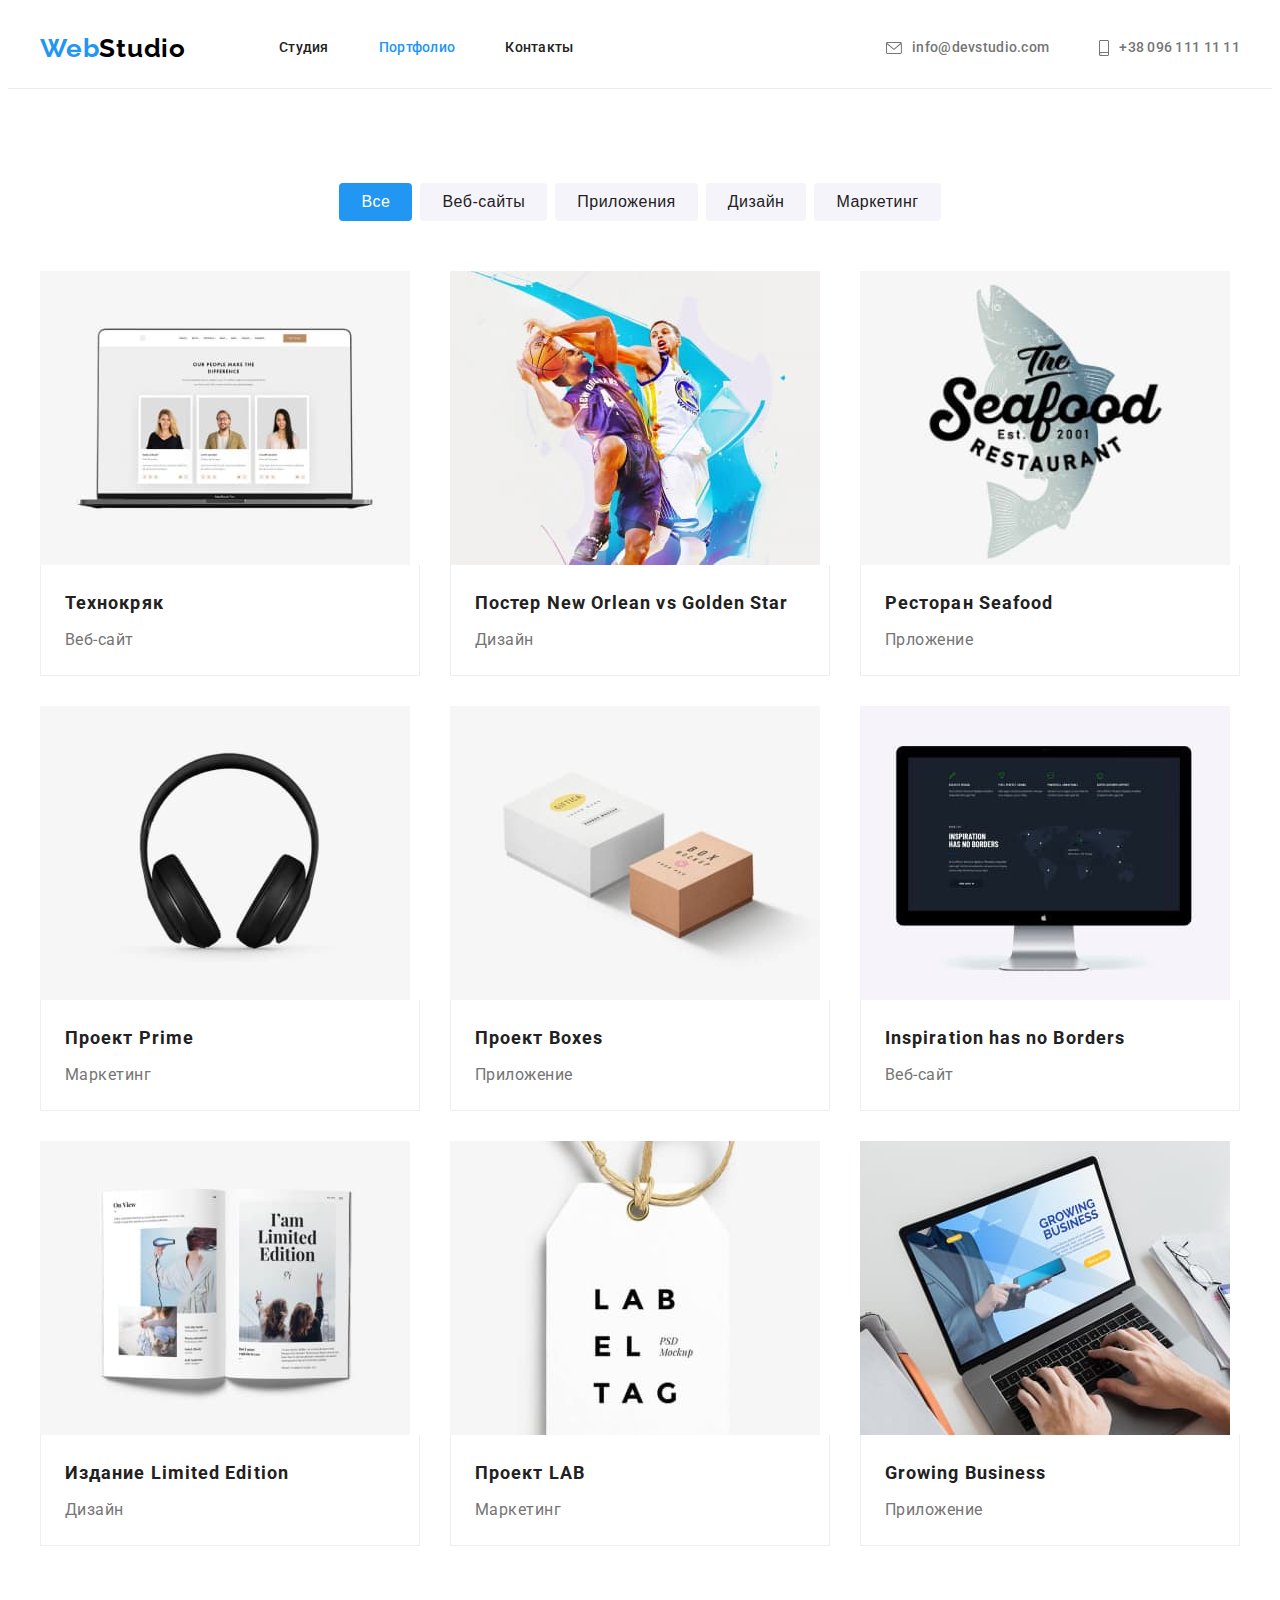
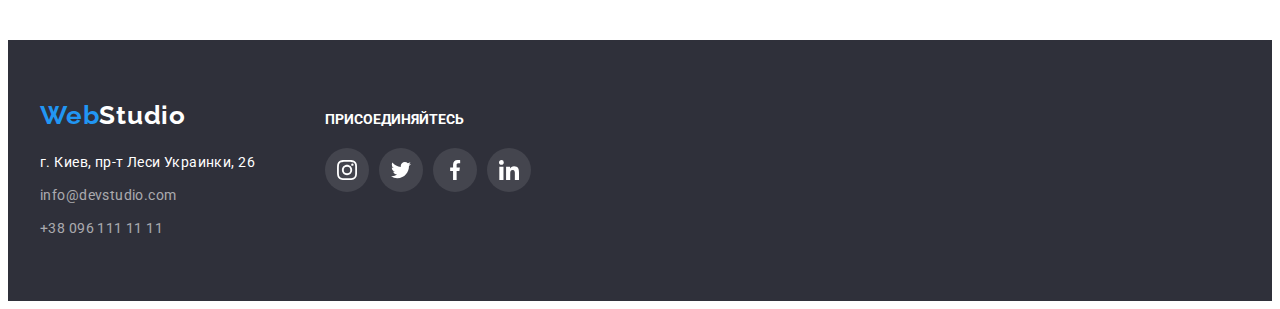
==== portfolio.html @ 28e6fe4c "hw 5" ====
<!DOCTYPE html>
<html lang="ru">
<head>
    <meta charset="UTF-8">
    <meta http-equiv="X-UA-Compatible" content="IE=edge">
    <meta name="viewport" content="width=device-width, initial-scale=1.0">
    <link rel="preconnect" href="https://fonts.googleapis.com">
    <link rel="preconnect" href="https://fonts.gstatic.com" crossorigin>
    <link href="https://fonts.googleapis.com/css2?family=Raleway:wght@700&family=Roboto:wght@400;500;700;900&display=swap" rel="stylesheet">
    <link
    rel="stylesheet"
    href="https://cdnjs.cloudflare.com/ajax/libs/modern-normalize/1.1.0/modern-normalize.min.css"
    integrity="sha512-wpPYUAdjBVSE4KJnH1VR1HeZfpl1ub8YT/NKx4PuQ5NmX2tKuGu6U/JRp5y+Y8XG2tV+wKQpNHVUX03MfMFn9Q=="
    crossorigin="anonymous" referrerpolicy="no-referrer"/>
    <link rel="stylesheet" href="./css/styles.css"/>
    <title>Portfolio</title>

</head>
<body>
<!--Header-Portfolio-->
    <header class="header">
        <div class="container header-container">
            <a class="logo link" href="">
                <span class="logo-web">Web</span><span class="logo-studio">Studio</span>
            </a>
            <nav class="header-nav">
                <ul class="header-list list">
                    <li class="header-item">
                        <a class="header-link link" href="./index.html">Студия</a>
                    </li>
                    <li class="header-item">
                        <a class="header-link link current" href="./portfolio.html">Портфолио</a>
                    </li>
                    <li class="header-item">
                        <a class="header-link link" href="">Контакты</a>
                    </li>
                </ul>
            </nav>
            <ul class="header-contacts list">
                <li class="header-contact-item">
                    <a class="contact-link  link" href="mailto:info@devstudio.com">
                        <svg class="icon-mail" width="16" height="12">
                            <use href="./images/icons.svg#envelope"></use>
                        </svg>
                        info@devstudio.com</a>
                </li>
                <li class="header-contact-item">
                    <a class="contact-link link  " href="tel:+380961111111">
                        <svg class="icon-tel" width="10" height="16">
                            <use href="./images/icons.svg#smartphone"></use>
                        </svg>
                        +38 096 111 11 11</a>
                </li>
            </ul>
        </div>
    </header>
<!--Main-Portfolio-->
        <main class="portfolio-main">
            <section class="portfolio-project section">
            <div class="container">
                <ul class="filter-list list">
                    <li class="filter-item">
                        <button class="filter-btn current" type="button">Все</button></li>
                    <li class="filter-item">
                        <button class="filter-btn" type="button">Веб-сайты</button></li>
                    <li class="filter-item">
                        <button class="filter-btn" type="button">Приложения</button></li>
                    <li class="filter-item">
                        <button class="filter-btn" type="button">Дизайн</button></li>
                    <li class="filter-item">
                        <button class="filter-btn" type="button">Маркетинг</button></li>
                </ul>              
                       
                <ul class="projects-list card-set list">
                    <li class="project-item card-set-item">
                        <img class="portfolio-img" src="./images/portfolio/project1.jpg" alt="Технокряк" width="370" height="294">
                        <div class="portfolio-wrapper">
                            <h3 class="project-title">Технокряк</h3>
                            <p class="project-text">Веб-сайт</p>
                        </div>                        
                    </li>
                    <li class="project-item card-set-item">
                        <img class="portfolio-img" src="./images/portfolio/project2.jpg" alt="Постер New Orlean vs Golden Star" width="370" height="294">
                        <div class="portfolio-wrapper">
                            <h3 class="project-title">Постер New Orlean vs Golden Star</h3>
                            <p class="project-text">Дизайн</p>
                        </div>                        
                    </li>
                    <li class="project-item card-set-item">
                        <img class="portfolio-img" src="./images/portfolio/project3.jpg" alt="Ресторан Seafood" width="370" height="294">
                        <div class="portfolio-wrapper">
                            <h3 class="project-title">Ресторан Seafood</h3>
                            <p class="project-text">Прложение</p>
                        </div>                        
                    </li>
                    <li class="project-item card-set-item">
                        <img class="portfolio-img" src="./images/portfolio/project4.jpg" alt="Проект Prime" width="370" height="294">
                        <div class="portfolio-wrapper">
                            <h3 class="project-title">Проект Prime</h3>
                            <p class="project-text">Маркетинг</p>
                        </div>                        
                    </li>
                    <li class="project-item card-set-item">
                        <img class="portfolio-img" src="./images/portfolio/project5.jpg" alt="Проект Boxes" width="370" height="294">
                        <div class="portfolio-wrapper">
                            <h3 class="project-title">Проект Boxes</h3>
                            <p class="project-text">Приложение</p>
                        </div>                        
                    </li>
                    <li class="project-item card-set-item">
                        <img class="portfolio-img" src="./images/portfolio/project6.jpg" alt="Inspiration has no Borders" width="370" height="294">
                        <div class="portfolio-wrapper">
                            <h3 class="project-title">Inspiration has no Borders</h3>
                            <p class="project-text">Веб-сайт</p>
                        </div>                        
                    </li>
                    <li class="project-item card-set-item">
                        <img class="portfolio-img" src="./images/portfolio/project7.jpg" alt="Издание Limited Edition" width="370" height="294">
                        <div class="portfolio-wrapper">
                            <h3 class="project-title">Издание Limited Edition</h3>
                            <p class="project-text">Дизайн</p>
                        </div>                        
                    </li>
                    <li class="project-item card-set-item">
                        <img class="portfolio-img" src="./images/portfolio/project8.jpg" alt="Проект LAB" width="370" height="294">
                        <div class="portfolio-wrapper">
                            <h3 class="project-title">Проект LAB</h3>
                            <p class="project-text">Маркетинг</p>
                        </div>                        
                    </li>
                    <li class="project-item card-set-item">
                        <img class="portfolio-img" src="./images/portfolio/project9.jpg" alt="Growing Business" width="370" height="294">
                        <div class="portfolio-wrapper">
                            <h3 class="project-title">Growing Business</h3>
                            <p class="project-text">Приложение</p>
                        </div>                        
                    </li>
                  </ul>
            </div>
            </section>
        </main>
<!--Footer-->
    <footer class="footer">
        <div class="container container-footer">
            <div class="container-address">
                <a class="footer-logo link" href="">
                    <span class="footer-logo-web">Web</span><span class="footer-logo-studio">Studio</span>
                </a>
                <address class="address">
                    <ul class="contacts">
                        <li class="address-item">г. Киев, пр-т Леси Украинки, 26</li>
                        <li class="address-item"><a class="address-link link"
                                href="mailto:info@devstudio.com">info@devstudio.com</a></li>
                        <li class="address-item"><a class="address-link link" href="tel:+380961111111">+38 096 111 11 11</a>
                        </li>
                    </ul>
                </address>
            </div>
            <div class="join">
                <h2 class="join-title">Присоединяйтесь</h2>
                <ul class="social list">
                    <li class="social-item">
                        <a class="social-link" href="">
                            <svg class="social-icon">
                                <use href="./images/icons.svg#instagram"></use>
                            </svg>
                        </a>
                    </li>
                    <li class="social-item">
                        <a class="social-link" href="">
                            <svg class="social-icon">
                                <use href="./images/icons.svg#twitter"></use>
                            </svg>
                        </a>
                    </li>
                    <li class="social-item">
                        <a class="social-link" href="">
                            <svg class="social-icon">
                                <use href="./images/icons.svg#facebook"></use>
                            </svg>
                        </a>
                    </li>
                    <li class="social-item">
                        <a class="social-link" href="">
                            <svg class="social-icon">
                                <use href="./images/icons.svg#linkedin"></use>
                            </svg>
                        </a>
                    </li>
                </ul>
            </div>
        </div>
    </footer> 
    
</body>
</html>
---- css/styles.css ----
:root {
    --text-color:#212121;
    --secondry-text-color: #757575;
    --link-text-color: #2196F3;

    --item: 3;
    --indent: 30px;
}


body {
    font-family: 'Roboto', sans-serif;
    color: var(--text-color);
}

h1, h2, h3, h4, p, ul {
    margin-top: 0;
}

p:last-child {
    margin: 0;
}

img {
    display: block;
}
.list {
    list-style: none;
    margin: 0;
    padding: 0;
}

.link {
    text-decoration: none;
    color: currentColor;
}

.section {
    padding-top: 94px;
    padding-bottom: 94px;
}
.container {
   /* outline: 2px solid red;
    outline-offset: -2px;*/

    width: 1200px;
    padding-left: 15px;
    padding-right: 15px;
    margin-left: auto;
    margin-right: auto;
}
/*сетка на флексах*/
.card-set {
    display: flex;
    flex-wrap: wrap;
    margin: calc(-1 * var(--indent)/2);    
}

.card-set-item {
    flex-basis: calc((100% - var(--indent) * var(--item)) / var(--item));

    margin: calc(var(--indent)/2)
}
/*-----------Header-----------*/

.header {
   border-bottom: 1px solid #ECECEC;
}
.header-container {
    display: flex;
    align-items: center;
}

.header-item {
    margin-right: 50px;
}
.header-item:last-child {
    margin-right: 0;
}
.header-contacts {
    display: flex;
    margin-left: auto;
}

.logo {
    font-family: 'Raleway';
    font-weight: 700;
    font-size: 26px;
    line-height: 1.19;
    letter-spacing: 0.03em;
    margin-right: 93px;
}
.logo-web {
    color: var(--link-text-color);
}
.logo-studio {
    color: #000000;
}

.header-list {
display: flex;
}

.header-link {
    font-weight: 500;
    font-size: 14px;
    line-height: 1.14;
    letter-spacing: 0.02em;
    color: var(--text-color);
    display: block;
    padding-top: 32px;
    padding-bottom: 32px;
}
.current {
    color: var(--link-text-color);
}

.header-contact-item:not(:last-child) {
    margin-right: 50px;
}

.contact-link {
    font-weight: 500;
    font-size: 14px;
    line-height: 1.14;
    letter-spacing: 0.02em;
    color: var(--secondry-text-color);
    padding-top: 32px;
    padding-bottom: 32px;
    display: flex;
    align-items: center;
}
.icon-mail,
.icon-tel {
    margin-right: 10px;
    fill: currentColor;
}
.header-link:hover,
.contact-link:hover {
    color: var(--link-text-color);
}
.header-link:focus,
.contact-link:focus {
    color: var(--link-text-color);
}

/*-----------MAIN-----------*/
.main-title {
    padding-top: 200px;
    padding-bottom: 200px;

    background-color: #2F303A; 
}

.main-text {
    margin-left: auto;
    margin-right: auto;
    margin-bottom: 30px;
        
    font-weight: 900;
    font-size: 44px;
    line-height: 1.36;
    text-align: center;
    letter-spacing: 0.06em;
    color: #FFFFFF;
    text-transform: uppercase;
    width: 696px;
    height: 120px;
    left: 452px;
    top: 280px;
}
.btn {
    display: block;
    margin-left: auto;
    margin-right: auto;
    padding: 10px 32px;

    font-family: inherit;
    font-weight: 700;
    font-size: 16px;
    line-height: 1.88;
    letter-spacing: 0.06em;    
    color: #FFFFFF;
    background-color: #2196F3;
    box-shadow: 0px 4px 4px rgba(0, 0, 0, 0.15);
    border-radius: 4px;
    border: none;
    cursor: pointer;
    
}    
.btn:hover {
    color: #FFFFFF;
    background-color: #188CE8;
}
.btn:focus {
    color: #FFFFFF;
    background-color: #188CE8;
}
.overlay {
    max-width: 1600px;
    height: 600px;
    margin-left: auto;
    margin-right: auto;
    background-image: linear-gradient(to right,
        rgba(47, 48, 58, 0.4),
        rgba(47, 48, 58, 0.4)), url(../images/headerImg.jpg);
    background-repeat: no-repeat;
    background-position: center;
    background-size: cover;
    background-color: #2F303A;
}
 /*Преимущества*/
.benefits {
    padding-bottom: 47px;
}
.benefits-list {
     --item: 4;
}
.benefits-rectangle {
   display: flex;
   align-items: center;
   justify-content: center;
   width: 270px;
   height: 120px;
   left: 215px;
   top: 774px;
   background-color: #F5F4FA;
   border-radius: 4px;
   
}

.feature {
    font-weight: 700;
    font-size: 14px;
    line-height: 1.14;
    letter-spacing: 0.03em;
    color: var(--text-color);
    text-transform: uppercase;
    margin-top: 30px;
}

.feature-item {
    font-size: 14px;
    line-height: 1.71;
    letter-spacing: 0.03em;
    color: var(--secondry-text-color);
}
/*Чем мы занимаемся*/
.features {
    padding-top: 47px;
}
.cards {
    font-weight: 700;
    font-size: 36px;
    line-height: 1.17;
    text-align: center;
    letter-spacing: 0.03em;
    color: var(--text-color);
}

/*Наша команда*/
.main-team {
    background-color: #F5F4FA;
}
.team {
    font-weight: 700;
    font-size: 36px;
    line-height: 1.17;
    text-align: center;
    letter-spacing: 0.03em;
    color: var(--text-color);
}
.team-list {
    --item: 4;
}
.team-item {
    list-style: none;
}
.team-item {
    box-shadow: 0px 1px 3px rgba(0, 0, 0, 0.12), 0px 1px 1px rgba(0, 0, 0, 0.14), 0px 2px 1px rgba(0, 0, 0, 0.2);
}
.team-wrapper {
    padding: 30px 10px;
    background-color: #FFFFFF;
}
.team-name {
    font-weight: 500;
    font-size: 16px;
    line-height: 1.19;
    text-align: center;
    letter-spacing: 0.03em;
    color: var(--text-color);
    
    margin-bottom: 10px;

}
.team-position {
    font-size: 16px;
    line-height: 1.19;
    text-align: center;
    letter-spacing: 0.03em;
    color: var(--secondry-text-color);
}
.icon-list {
    display: flex;
    align-items: center;
    justify-content: center;
}
.icon-list .icon-item + .icon-item {
    margin-left: 10px;
}
.icon-link {
    display: flex;
    justify-content: center;
    align-items: center;
    width: 44px;
    height: 44px;
    color: #AFB1B8;
    background-color: #FFFFFF;
    border-radius: 50%;
    transition: background-color 250ms cubic-bezier(0.4, 0, 0.2, 1),
            color 250ms cubic-bezier(0.4, 0, 0.2, 1);
}
.icon-link:hover {
    background-color: var(--link-text-color);
    color: #FFFFFF;
}
.team-icon {
    width: 20px;
    height: 20px;
    fill: currentColor;
}
/*Постоянные клиенты*/
.clients {
    padding-top: 94px;
    padding-bottom: 94px;
}
.cards-list{ 
    --item: 6;
}
.client-link {
    display: flex;
    justify-content: center;
    align-items: center;
    width: 170px;
    height: 92px;
    color: #AFB1B8;
    border: 1px solid #afb1b8;
    border-radius: 4px;
    transition: color 250ms cubic-bezier(0.4, 0, 0.2, 1);
}
.client-link:hover {
    border: 1px solid var(--link-text-color);
    color: var(--link-text-color);
}
.client-logo {
    width: 106px;
    height: 60px;
    fill: currentColor;
}
.client-logo:hover {
    fill: var(--link-text-color);
}

 /*-----------FOOTER-----------*/
.footer {
    background: #2F303A;
    padding-top: 60px;
    padding-bottom: 60px;
    
}
.container-footer {
    display: flex;
    align-items: baseline;
}
.footer-logo {
    font-family: 'Raleway';
    font-weight: 700;
    font-size: 26px;
    line-height: 1.19;
    letter-spacing: 0.03em;
}
.footer-logo-web {
    color: var(--link-text-color)
}
.footer-logo-studio {
    color: #FFFFFF;
}
.address {
    margin-top: 20px;
    font-size: 14px;
    line-height: 1.71;
    letter-spacing: 0.03em;
    color: #FFFFFF;
    font-style: normal;
}
.contacts {
    margin: 0;
    padding: 0;
}
.address-link {
    font-weight: 400;
    font-size: 14px;
    line-height: 1.71;
    letter-spacing: 0.03em;
    color: rgba(255, 255, 255, 0.6);    
}
.address-link:hover {
    color: var(--link-text-color);
}
.address-link:focus {
    color: var(--link-text-color)
}
.address-item {
    list-style: none;
}
.address-item:not(:last-child) {
    margin-bottom: 9px;
}
.join {
    align-items: baseline;
    margin-left: 70px;    
}
.join-title {
    margin-bottom: 20px;
    font-weight: 700;
    font-size: 14px;
    line-height: 1.14;
    text-transform: uppercase;
    color: #FFFFFF
}
.social {
    display: flex;
    align-items: center;
    margin-right: 70px;
}
.social .social-item+.social-item {
    margin-left: 10px;
}
.social-link {
    display: flex;
    justify-content: center;
    align-items: center;
    width: 44px;
    height: 44px;
    color: #FFFFFF;
    background-color: rgba(255, 255, 255, 0.1);
    border-radius: 50%;
    transition: background-color 250ms cubic-bezier(0.4, 0, 0.2, 1),
        color 250ms cubic-bezier(0.4, 0, 0.2, 1);
}
.social-link:hover {
    background-color: var(--link-text-color);
}
.social-icon {
    width: 20px;
    height: 20px;
    fill: currentColor;
}
 /*-----------Main-Portfolio-----------*/
 .filter-list {
     display: flex;
     justify-content: center;
     margin-bottom: 50px;
 }
 .filter-item:not(:last-child) {
     margin-right: 8px;
 }
    
 .filter-btn {
    padding: 6px 22px;
    font-weight: 500;
    font-size: 16px;
    line-height: 1.62;
    text-align: center;
    letter-spacing: 0.03em;
    color: #212121;
    background-color: #F5F4FA;
    
    border: none;
    border-radius: 4px;
    cursor: pointer;
 }
 .filter-btn:hover, 
 .filter-btn:focus {
    color: #FFFFFF;
    background-color: #2196F3;
    box-shadow: 0px 4px 4px rgba(0, 0, 0, 0.25);
 }
  .filter-btn.current {
    color: #FFFFFF;
    background-color: #2196F3;
 }

 .projects-list  {
    --item: 3;
 }
.project-item:hover,
.project-item:focus {
    box-shadow: 0px 1px 1px rgba(0, 0, 0, 0.12), 0px 4px 4px rgba(0, 0, 0, 0.06), 1px 4px 6px rgba(0, 0, 0, 0.16);
}
 .portfolio-wrapper {
     padding: 20px 24px;
     border: 1px solid #EEEEEE;
     border-top: none;
 }

 .project-title {
    font-weight: 700;
    font-size: 18px;
    line-height: 2;
    letter-spacing: 0.06em;
    color: var(--text-color);
    margin-bottom: 4px;
 }
 .project-text {
    font-size: 16px;
    line-height: 1.88;
    letter-spacing: 0.03em;
    color: var(--secondry-text-color)
 }
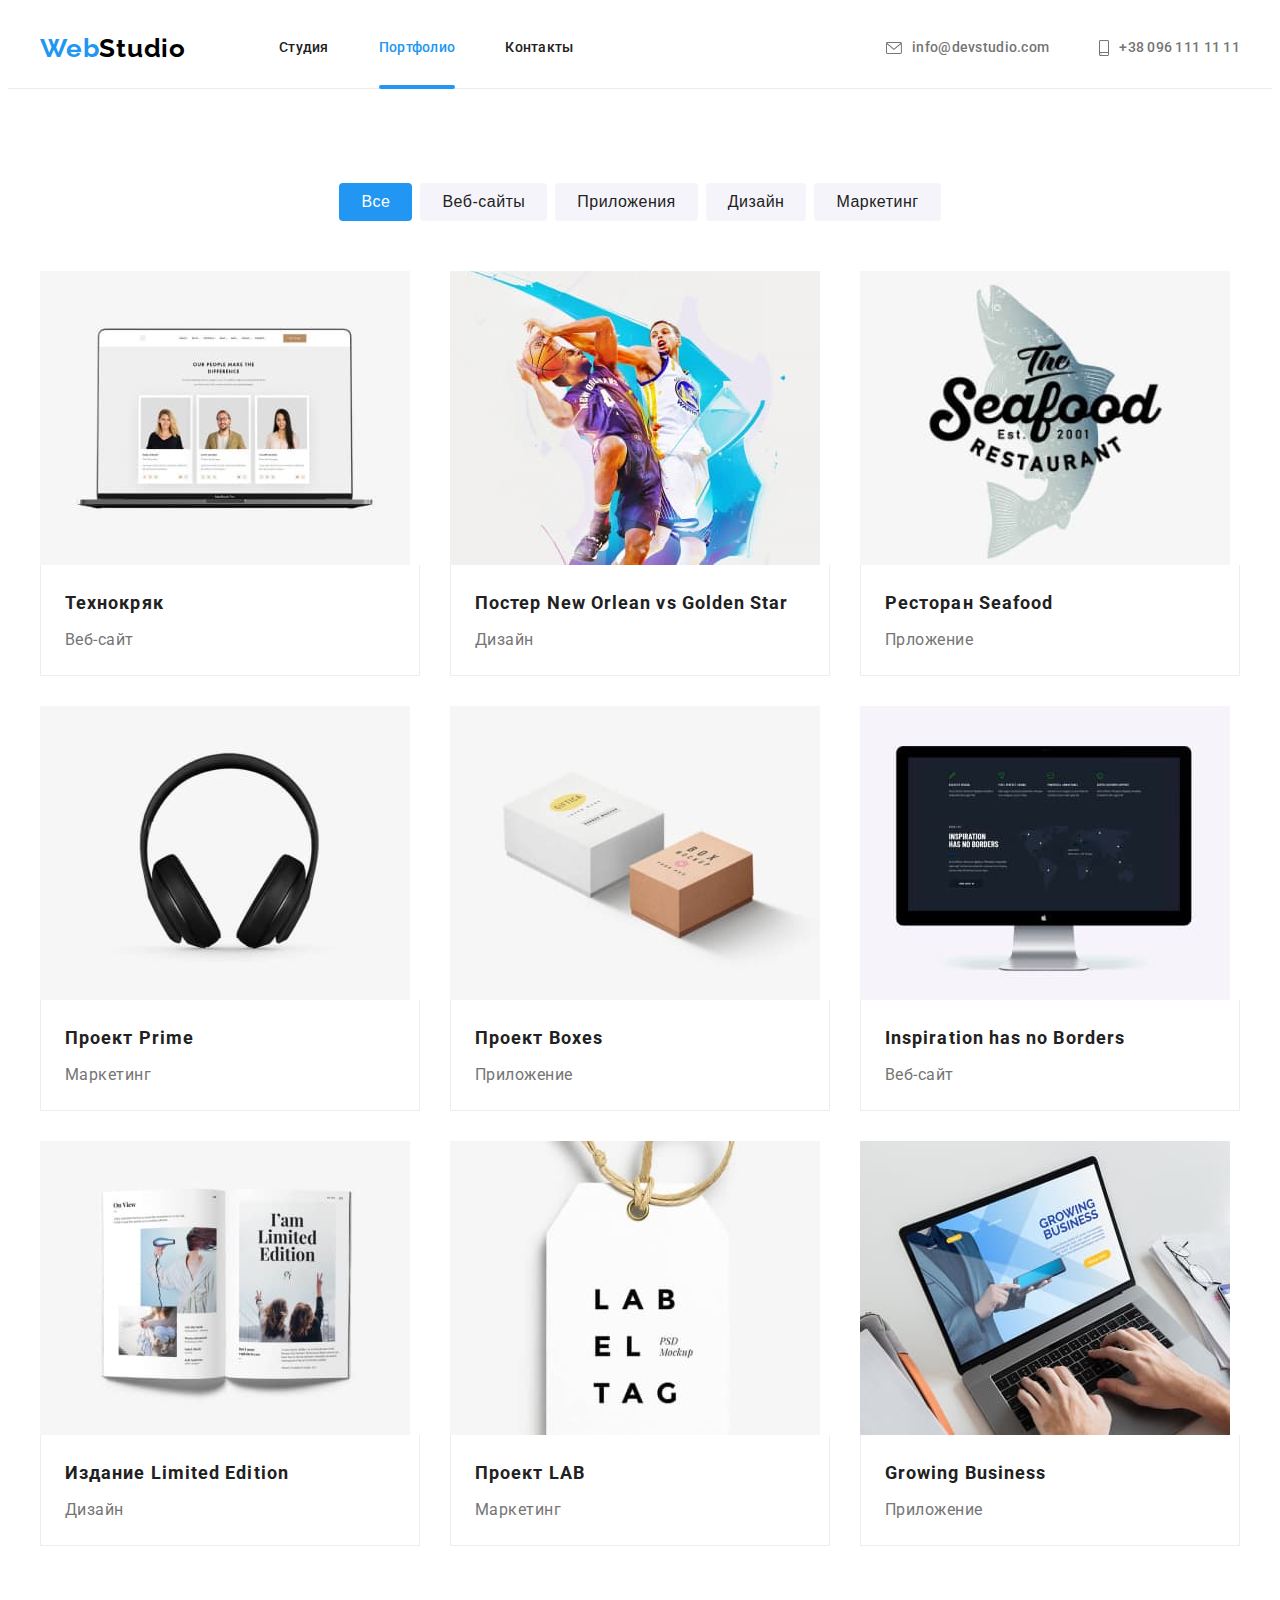
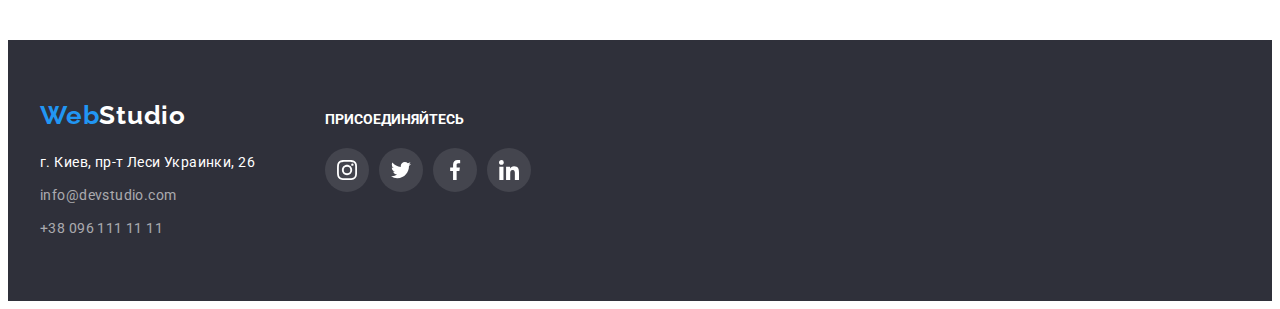
==== commit 8eae2c52: "hw5" ====
--- a/portfolio.html
+++ b/portfolio.html
@@ -73,67 +73,150 @@
                        
                 <ul class="projects-list card-set list">
                     <li class="project-item card-set-item">
-                        <img class="portfolio-img" src="./images/portfolio/project1.jpg" alt="Технокряк" width="370" height="294">
+                        <a class="project-link">
+                            <div class="project-group">
+                                <img class="portfolio-img" src="./images/portfolio/project1.jpg" alt="Технокряк" width="370" height="294">
+                                <p class="project-owerlay">
+                                    Ресурс предлагает комплексные предложения с разным уровнем функционала и сервисов. Все это позволит посетителю
+                                    получить
+                                    исчерпывающие сведения о компании или частном лице.
+                                </p>
+                            </div>                        
                         <div class="portfolio-wrapper">
                             <h3 class="project-title">Технокряк</h3>
                             <p class="project-text">Веб-сайт</p>
-                        </div>                        
-                    </li>
-                    <li class="project-item card-set-item">
-                        <img class="portfolio-img" src="./images/portfolio/project2.jpg" alt="Постер New Orlean vs Golden Star" width="370" height="294">
+                        </div>  
+                        </a>
+                    </li>
+
+                    <li class="project-item card-set-item">
+                        <a class="project-link">
+                            <div class="project-group">
+                                <img class="portfolio-img" src="./images/portfolio/project2.jpg" alt="Постер New Orlean vs Golden Star" width="370" height="294">
+                                <p class="project-owerlay">
+                                    Ресурс предлагает комплексные предложения с разным уровнем функционала и сервисов. Все это позволит посетителю
+                                    получить
+                                    исчерпывающие сведения о компании или частном лице.
+                                </p>
+                            </div>                        
                         <div class="portfolio-wrapper">
                             <h3 class="project-title">Постер New Orlean vs Golden Star</h3>
                             <p class="project-text">Дизайн</p>
-                        </div>                        
-                    </li>
-                    <li class="project-item card-set-item">
-                        <img class="portfolio-img" src="./images/portfolio/project3.jpg" alt="Ресторан Seafood" width="370" height="294">
+                        </div>        
+                        </a>                
+                    </li>
+
+                    <li class="project-item card-set-item">
+                        <a class="project-link">
+                            <div class="project-group">
+                                <img class="portfolio-img" src="./images/portfolio/project3.jpg" alt="Ресторан Seafood" width="370" height="294">
+                                <p class="project-owerlay">
+                                    Ресурс предлагает комплексные предложения с разным уровнем функционала и сервисов. Все это позволит посетителю
+                                    получить
+                                    исчерпывающие сведения о компании или частном лице.
+                                </p>
+                            </div>
                         <div class="portfolio-wrapper">
                             <h3 class="project-title">Ресторан Seafood</h3>
                             <p class="project-text">Прложение</p>
-                        </div>                        
-                    </li>
-                    <li class="project-item card-set-item">
-                        <img class="portfolio-img" src="./images/portfolio/project4.jpg" alt="Проект Prime" width="370" height="294">
+                        </div>     
+                        </a>                   
+                    </li>
+                    <li class="project-item card-set-item">
+                        <a class="project-link">
+                           <div class="project-group">
+                            <img class="portfolio-img" src="./images/portfolio/project4.jpg" alt="Проект Prime" width="370" height="294">
+                            <p class="project-owerlay">
+                                Ресурс предлагает комплексные предложения с разным уровнем функционала и сервисов. Все это позволит посетителю
+                                получить
+                                исчерпывающие сведения о компании или частном лице.
+                            </p>
+                           </div>
                         <div class="portfolio-wrapper">
                             <h3 class="project-title">Проект Prime</h3>
                             <p class="project-text">Маркетинг</p>
-                        </div>                        
-                    </li>
-                    <li class="project-item card-set-item">
-                        <img class="portfolio-img" src="./images/portfolio/project5.jpg" alt="Проект Boxes" width="370" height="294">
+                        </div>                
+                        </a>        
+                    </li>
+                    <li class="project-item card-set-item">
+                        <a class="project-link">
+                            <div class="project-group">
+                                <img class="portfolio-img" src="./images/portfolio/project5.jpg" alt="Проект Boxes" width="370" height="294">
+                                <p class="project-owerlay">
+                                    Ресурс предлагает комплексные предложения с разным уровнем функционала и сервисов. Все это позволит посетителю
+                                    получить
+                                    исчерпывающие сведения о компании или частном лице.
+                                </p>
+                            </div>
                         <div class="portfolio-wrapper">
                             <h3 class="project-title">Проект Boxes</h3>
                             <p class="project-text">Приложение</p>
-                        </div>                        
-                    </li>
-                    <li class="project-item card-set-item">
-                        <img class="portfolio-img" src="./images/portfolio/project6.jpg" alt="Inspiration has no Borders" width="370" height="294">
+                        </div>       
+                        </a>                 
+                    </li>
+                    <li class="project-item card-set-item">
+                        <a class="project-link">
+                            <div class="project-group">
+                                <img class="portfolio-img" src="./images/portfolio/project6.jpg" alt="Inspiration has no Borders" width="370" height="294">
+                                <p class="project-owerlay">
+                                    Ресурс предлагает комплексные предложения с разным уровнем функционала и сервисов. Все это позволит посетителю
+                                    получить
+                                    исчерпывающие сведения о компании или частном лице.
+                                </p>
+                            </div>                        
                         <div class="portfolio-wrapper">
                             <h3 class="project-title">Inspiration has no Borders</h3>
                             <p class="project-text">Веб-сайт</p>
-                        </div>                        
-                    </li>
-                    <li class="project-item card-set-item">
-                        <img class="portfolio-img" src="./images/portfolio/project7.jpg" alt="Издание Limited Edition" width="370" height="294">
+                        </div>                  
+                        </a>
+                    </li>
+                    <li class="project-item card-set-item">
+                        <a class="project-link">
+                            <div class="project-group">
+                                <img class="portfolio-img" src="./images/portfolio/project7.jpg" alt="Издание Limited Edition" width="370" height="294">
+                                <p class="project-owerlay">
+                                    Ресурс предлагает комплексные предложения с разным уровнем функционала и сервисов. Все это позволит посетителю
+                                    получить
+                                    исчерпывающие сведения о компании или частном лице.
+                                </p>
+                            </div>
                         <div class="portfolio-wrapper">
                             <h3 class="project-title">Издание Limited Edition</h3>
                             <p class="project-text">Дизайн</p>
-                        </div>                        
-                    </li>
-                    <li class="project-item card-set-item">
-                        <img class="portfolio-img" src="./images/portfolio/project8.jpg" alt="Проект LAB" width="370" height="294">
+                        </div>  
+                        </a>
+                    </li>
+                    <li class="project-item card-set-item">
+                        <a class="project-link">
+                            <div class="project-group">
+                                <img class="portfolio-img" src="./images/portfolio/project8.jpg" alt="Проект LAB" width="370" height="294">
+                                <p class="project-owerlay">
+                                    Ресурс предлагает комплексные предложения с разным уровнем функционала и сервисов. Все это позволит посетителю
+                                    получить
+                                    исчерпывающие сведения о компании или частном лице.
+                                </p>
+                            </div>
                         <div class="portfolio-wrapper">
                             <h3 class="project-title">Проект LAB</h3>
                             <p class="project-text">Маркетинг</p>
-                        </div>                        
-                    </li>
-                    <li class="project-item card-set-item">
-                        <img class="portfolio-img" src="./images/portfolio/project9.jpg" alt="Growing Business" width="370" height="294">
+                        </div>                    
+                        </a>    
+                    </li>
+                    <li class="project-item card-set-item">
+                        <a class="project-link">
+                            <div class="project-group">
+                            <img class="portfolio-img" src="./images/portfolio/project9.jpg" alt="Growing Business" width="370" height="294">
+                                <p class="project-owerlay">
+                                    Ресурс предлагает комплексные предложения с разным уровнем функционала и сервисов. Все это позволит посетителю
+                                    получить
+                                    исчерпывающие сведения о компании или частном лице.
+                                </p>
+                            </div>                        
                         <div class="portfolio-wrapper">
                             <h3 class="project-title">Growing Business</h3>
                             <p class="project-text">Приложение</p>
-                        </div>                        
+                        </div>            
+                        </a>            
                     </li>
                   </ul>
             </div>
--- a/css/styles.css
+++ b/css/styles.css
@@ -49,7 +49,7 @@
     margin-left: auto;
     margin-right: auto;
 }
-/*сетка на флексах*/
+/*сітка на флексах*/
 .card-set {
     display: flex;
     flex-wrap: wrap;
@@ -102,14 +102,18 @@
 }
 
 .header-link {
+    position: relative;
+    display: block;
+    
     font-weight: 500;
     font-size: 14px;
     line-height: 1.14;
     letter-spacing: 0.02em;
     color: var(--text-color);
-    display: block;
+    
     padding-top: 32px;
     padding-bottom: 32px;
+    transition: color 250ms cubic-bezier(0.4, 0, 0.2, 1);
 }
 .current {
     color: var(--link-text-color);
@@ -118,7 +122,18 @@
 .header-contact-item:not(:last-child) {
     margin-right: 50px;
 }
-
+.header-link.current::after {
+    content: '';
+    position: absolute;
+    bottom: -1px;
+    left: 0;
+
+    display: block;
+    width: 100%;
+    height: 4px;
+    background-color: #2196F3;
+    border-radius: 2px; 
+}
 .contact-link {
     font-weight: 500;
     font-size: 14px;
@@ -129,6 +144,7 @@
     padding-bottom: 32px;
     display: flex;
     align-items: center;
+    transition: color 250ms cubic-bezier(0.4, 0, 0.2, 1);
 }
 .icon-mail,
 .icon-tel {
@@ -138,6 +154,7 @@
 .header-link:hover,
 .contact-link:hover {
     color: var(--link-text-color);
+   
 }
 .header-link:focus,
 .contact-link:focus {
@@ -186,6 +203,7 @@
     border-radius: 4px;
     border: none;
     cursor: pointer;
+    transition: background-color 250ms cubic-bezier(0.4, 0, 0.2, 1);
     
 }    
 .btn:hover {
@@ -257,7 +275,29 @@
     letter-spacing: 0.03em;
     color: var(--text-color);
 }
-
+.label {
+    position: relative;
+}
+.label-title-text{
+    display: inline-block;
+    position: absolute;
+    width: 100%;
+    height: 70px;
+    bottom: 0;
+    background-color: rgba(47, 48, 58, 0.8);
+}
+.label-text {     
+    padding-top: 27px;
+    padding-bottom: 27px;
+    font-weight: 700;
+    font-size: 14px;
+    line-height: 16px;
+    text-align: center;
+    letter-spacing: 0.03em;
+    text-transform: uppercase;
+    color: #FFFFFF;
+    
+}
 /*Наша команда*/
 .main-team {
     background-color: #F5F4FA;
@@ -277,11 +317,15 @@
     list-style: none;
 }
 .team-item {
+    width: calc((100% - 90px) / 4);
     box-shadow: 0px 1px 3px rgba(0, 0, 0, 0.12), 0px 1px 1px rgba(0, 0, 0, 0.14), 0px 2px 1px rgba(0, 0, 0, 0.2);
+    border-radius: 0px 0px 4px 4px;
+    overflow: hidden;
 }
 .team-wrapper {
     padding: 30px 10px;
     background-color: #FFFFFF;
+    
 }
 .team-name {
     font-weight: 500;
@@ -309,6 +353,7 @@
 .icon-list .icon-item + .icon-item {
     margin-left: 10px;
 }
+
 .icon-link {
     display: flex;
     justify-content: center;
@@ -319,7 +364,7 @@
     background-color: #FFFFFF;
     border-radius: 50%;
     transition: background-color 250ms cubic-bezier(0.4, 0, 0.2, 1),
-            color 250ms cubic-bezier(0.4, 0, 0.2, 1);
+    color 250ms cubic-bezier(0.4, 0, 0.2, 1);
 }
 .icon-link:hover {
     background-color: var(--link-text-color);
@@ -403,7 +448,8 @@
     font-size: 14px;
     line-height: 1.71;
     letter-spacing: 0.03em;
-    color: rgba(255, 255, 255, 0.6);    
+    color: rgba(255, 255, 255, 0.6);
+    transition: color 250ms cubic-bezier(0.4, 0, 0.2, 1);
 }
 .address-link:hover {
     color: var(--link-text-color);
@@ -447,7 +493,7 @@
     background-color: rgba(255, 255, 255, 0.1);
     border-radius: 50%;
     transition: background-color 250ms cubic-bezier(0.4, 0, 0.2, 1),
-        color 250ms cubic-bezier(0.4, 0, 0.2, 1);
+    color 250ms cubic-bezier(0.4, 0, 0.2, 1);
 }
 .social-link:hover {
     background-color: var(--link-text-color);
@@ -480,6 +526,8 @@
     border: none;
     border-radius: 4px;
     cursor: pointer;
+    transition: background-color 250ms cubic-bezier(0.4, 0, 0.2, 1),
+    color 250ms cubic-bezier(0.4, 0, 0.2, 1);
  }
  .filter-btn:hover, 
  .filter-btn:focus {
@@ -518,4 +566,88 @@
     line-height: 1.88;
     letter-spacing: 0.03em;
     color: var(--secondry-text-color)
+ }
+.project-link {
+    transition: box-shadow 250ms cubic-bezier(0.4, 0, 0.2, 1);
+}
+
+ .project-link:hover,
+ .project-link:focus {
+   box-shadow:  0px 1px 1px rgba(0, 0, 0, 0.12),
+        0px 4px 4px rgba(0, 0, 0, 0.06),
+        1px 4px 6px rgba(0, 0, 0, 0.16);
+ }
+.project-group {
+    position: relative;
+    overflow: hidden;
+
+}
+ .project-owerlay {
+    position: absolute;
+    top: 0;
+    left: 0;
+    padding: 63px 24px;
+    width: 100%;
+    height: 100%;
+
+    font-weight: 400;
+    font-size: 18px;
+    line-height: 28px;
+    letter-spacing: 0.03em;
+    color: #FFFFFF;
+    background-color: rgba(33, 150, 243, 0.9);
+    
+    transform: translateY(100%);
+    transition: transform 250ms cubic-bezier(0.4, 0, 0.2, 1);
+ 
+ }
+ .project-link:hover .project-owerlay,
+ .project-link:focus .project-owerlay {
+    transform: translateY(0);
+    
+ }
+ /*Modal window*/
+ .backdrop {
+    position: fixed;
+    top: 0;
+    left: 0;
+
+    width: 100vw;
+    height: 100vh;
+
+    opacity: 1;
+
+    background-color: rgba(0, 0, 0, 0.2);
+    transition: opacity 250ms cubic-bezier(0.4, 0, 0.2, 1), visibility 250ms cubic-bezier(0.4, 0, 0.2, 1); 
+ }
+ .backdrop.is-hidden {
+    opacity: 0;
+    visibility: hidden;
+    pointer-events: none;
+ }
+ .modal {
+    position: absolute;
+    top: 50%;
+    left: 50%;
+    transform: translate(-50%, -50%);
+    width: 528px;
+    height: 581px;   
+    background-color: #FFFFFF;
+    box-shadow: 0px 1px 3px rgba(0, 0, 0, 0.12), 0px 1px 1px rgba(0, 0, 0, 0.14), 0px 2px 1px rgba(0, 0, 0, 0.2);
+    border-radius: 4px;
+ }
+ .modal-btn {
+    position: absolute;
+    top: 8px;
+    right: 8px;
+
+    display: flex;
+    align-items: center;
+    justify-content: center;
+    width: 30px;
+    height: 30px;
+    background-color: transparent;
+    border-radius: 50%;
+    border: 1px solid rgba(0, 0, 0, 0.1);
+    cursor: pointer;
  }